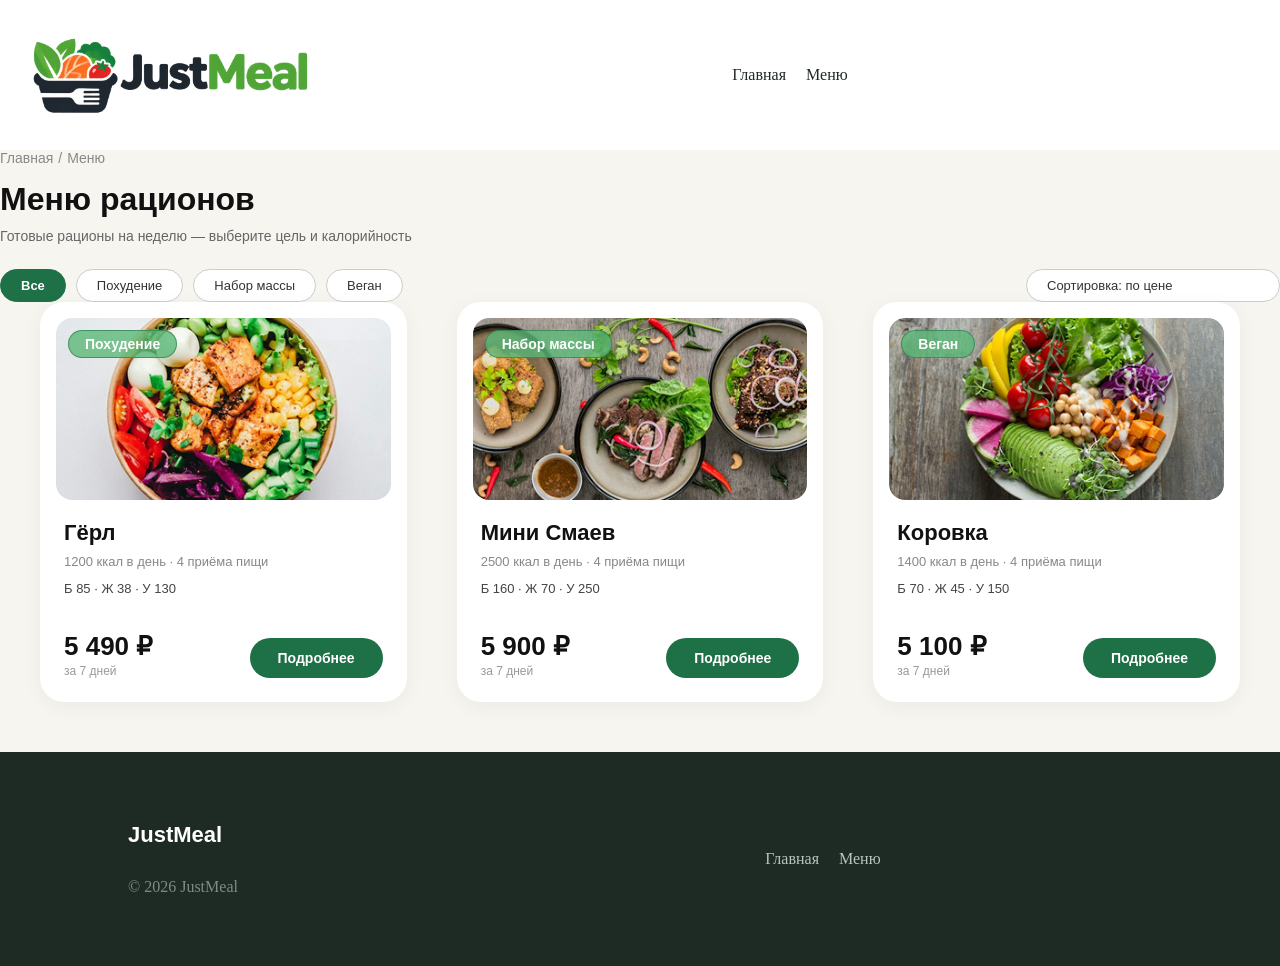
==== menu.html @ 23dd5d26 "сделал меню и фильтры js" ====
<!doctype html>
<html lang="en">
    <head>
        <meta charset="UTF-8" />
        <meta name="viewport" content="width=device-width, initial-scale=1.0" />
        <title>Меню</title>
        <link rel="stylesheet" href="./styles/styles.css" />
            <script src="./js/app.js"></script>
    </head>
    <body>
        <header>
            <img src="./imgs/logo.png" alt="" width="300px" height="130px" />
            <nav>
                <ul>
                    <li><a href="./index.html">Главная</a></li>
                    <li><a href="./menu.html">Меню</a></li>
                </ul>
            </nav>
        </header>
        <main>
            <nav>
                <ol class="breadcrumbs">
                    <li><a href="./index.html">Главная</a></li>
                    <li>Меню</li>
                </ol>
            </nav>

            <h1>Меню рационов</h1>
            <h3>Готовые рационы на неделю — выберите цель и калорийность</h3>

            <div class="filtrs">
                <ul class="categries">
                    <li><button class="filter-btn active" onclick="filterCatalog(this)">Все</button></li>
                    <li><button class="filter-btn" onclick="filterCatalog(this)">Похудение</button></li>
                    <li><button class="filter-btn" onclick="filterCatalog(this)">Набор массы</button></li>
                    <li><button class="filter-btn" onclick="filterCatalog(this)">Веган</button></li>
                </ul>
                
                <div class="sort-wrapper">
                    <select class="sort-select" onchange="sortCatalog()">
                        <option value="price">Сортировка: по цене</option>
                        <option value="price-desc">Сортировка: по цене (убывание)</option>
                    </select>
                </div>

                </div>
            </div>
            <div class="cards">
                <div class="card">
                    <div class="card-image-block">
                        <img src="./imgs/gerl.png" alt="Гёрл">
                        <span class="badge">Похудение</span>
                    </div>

                    <div class="card-content">
                        <h2>Гёрл</h2>
                        <p class="card-info">1200 ккал в день · 4 приёма пищи</p>
                        <p class="card-bzhu">Б 85 · Ж 38 · У 130</p>

                        <div class="card-footer">
                            <div class="card-price-block">
                                <span class="price">5 490 ₽</span>
                                <span class="period">за 7 дней</span>
                            </div>
                            <button class="card-btn">Подробнее</button>
                        </div>
                    </div>
                </div>

                <div class="card">
                    <div class="card-image-block">
                        <img src="./imgs/smaev.png" alt="Мини Смаев">
                        <span class="badge"">Набор массы</span>
                    </div>

                    <div class="card-content">
                        <h2>Мини Смаев</h2>
                        <p class="card-info">2500 ккал в день · 4 приёма пищи</p>
                        <p class="card-bzhu">Б 160 · Ж 70 · У 250</p>

                        <div class="card-footer">
                            <div class="card-price-block">
                                <span class="price">5 900 ₽</span>
                                <span class="period">за 7 дней</span>
                            </div>
                            <button class="card-btn">Подробнее</button>
                        </div>
                    </div>
                </div>

                <div class="card">
                    <div class="card-image-block">
                        <img src="./imgs/cow.png" alt="Коровка">
                        <span class="badge" ">Веган</span>
                    </div>

                    <div class="card-content">
                        <h2>Коровка</h2>
                        <p class="card-info">1400 ккал в день · 4 приёма пищи</p>
                        <p class="card-bzhu">Б 70 · Ж 45 · У 150</p>

                        <div class="card-footer">
                            <div class="card-price-block">
                                <span class="price">5 100 ₽</span>
                                <span class="period">за 7 дней</span>
                            </div>
                            <button class="card-btn">Подробнее</button>
                        </div>
                    </div>
                </div>
            </div>



            </div>
        </main>
        <footer>
            <div class="copitrte">
                <div class="copitrte-text">
                    <h1>JustMeal</h1>
                    <p>© 2026 JustMeal</p>
                </div>
                <nav class="footer-nav">
                    <ul>
                        <li><a href="./index.html">Главная</a></li>
                        <li><a href="./menu.html">Меню</a></li>
                    </ul>
                </nav>
            </div>
        </footer>
    </body>
</html>
---- styles/styles.css ----
* {
    margin: 0;
    padding: 0;
    box-sizing: border-box;
}

html, body {
    height: 100%;
}

body {
    background: #f7f5f0;
    display: flex;
    flex-direction: column;
}

main {
    flex: 1 0 auto;
}

footer {
    flex-shrink: 0;
    background-color: #1E2A24;
    padding: 70px 10%;
}

header {
    display: flex;
    align-items: center;
    background-color: white;
    color: #1e2a24;
    padding: 10px 20px;
}

nav {
    margin: 0 auto;
}

nav ul {
    display: flex;
    gap: 20px;
    list-style-type: none;
}

nav ul li a {
    text-decoration: none;
    color: #1e2a24;
    font-size: 16px;
}

.baner {
    width: 100%;
    height: 755px;
    background:
        linear-gradient(
            90deg,
            rgba(13, 26, 18, 0.82) 0%,
            rgba(13, 26, 18, 0.55) 50%,
            rgba(13, 26, 18, 0.15) 100%
        ),
        url("../imgs/baner.jpg") no-repeat center center;
    background-size: cover;
    display: flex;
    flex-direction: column;
    justify-content: center;
    padding-left: 10%;
    position: relative;
}

.baner h1 {
    color: white;
    font-size: 100px;
    font-weight: 800;
    line-height: 1.1;
}

.baner h1.green {
    color: #61c589;
    margin-bottom: 90px;
}

.badge {
    position: absolute;
    left: 45%;
    bottom: 130px;
    color: #aeeabd;
    background: rgba(46, 125, 79, 0.35);
    border: 1px solid rgba(92, 186, 120, 0.5);
    padding: 6px 18px;
    border-radius: 20px;
    font-size: 14px;
    font-weight: 600;
}

.card-image-block .badge {
  position: absolute;
  top: 12px;
  left: 12px;
  bottom: auto;
  background-color: rgba(92, 186, 120, 0.8);
  color: #fff;
  height: 28px;
  padding: 0 16px;
  border: 1px solid rgba(46, 125, 79, 0.7);
  border-radius: 20px;
  font-size: 14px;
  font-weight: bold;
  display: flex;
  align-items: center;
  justify-content: center;
  line-height: 1;
}

.baner h3 {
    position: absolute;
    bottom: 120px;
    color: white;
    font-size: 20px;
    font-weight: 400;
    line-height: 1.5;
    max-width: 480px;
    border-left: 3px solid #24c164;
    padding-left: 30px;
}

.baner-btn {
    position: absolute;
    right: 10%;
    top: 440px;
    display: inline-flex;
    align-items: center;
    gap: 10px;
    background-color: #2e7d4f;
    color: white;
    text-decoration: none;
    padding: 16px 32px;
    border-radius: 30px;
    font-size: 16px;
    font-weight: 600;
    transition: background-color 0.2s ease;
}

.baner-btn:hover {
    background-color: #1da352;
}

.what {
    padding: 50px;
    background-color: #ddebdd;
    height: 450px;
}

.what h1 {
    font-size: 40px;
    margin: 50px 0px 50px 0px;
}

.blocks {
    display: flex;
    gap: 200px;
    justify-content: center;
    align-items: center;
}

.block h3 {
    font-size: 24px;
    color: #1E2A24;
}

.block p {
    font-size: 16px;
    color: #5B6660;
}

.block {
    display: flex;
    flex-direction: column;
    gap: 30px;
}

.goal {
    padding: 50px;
}

.goal h1 {
    font-size: 40px;
    padding-bottom: 50px;
}

.goal-cards {
    display: flex;
    gap: 50px;
    justify-content: center;
}

.goal-card {
    background-color: white;
    border: none;
    border-radius: 20px;
    width: 350px;
    height: 300px;
    padding: 40px 30px;
    text-align: center;
    display: grid;
    grid-template-rows: auto 1fr auto auto;
    align-items: start;
    gap: 15px;
}

.goal-card h3 {
    font-size: 24px;
    font-weight: bold;
    margin: 0;
}

.goal-card p {
    font-size: 16px;
    color: #5B6660;
    margin: 0;
    line-height: 1.4;
}

.goal-card span {
    font-size: 16px;
    font-weight: bold;
    color: #2E7D4F;
    margin-top: auto;
}

.goal-card a {
    text-decoration: none;
    color: #FF8A3D;
    font-weight: bold;
}

.copitrte {
    display: flex;
    justify-content: space-between;
    align-items: center;
}

.copitrte-text {
    display: flex;
    flex-direction: column;
    gap: 20px;
}

.copitrte h1 {
    font-size: 22px;
    font-weight: bold;
    color: white;
}

.copitrte p {
    font-size: 16px;
    color: #7F8C85;
}

.footer-nav {
    margin-right: auto;
    padding-left: 25%;
}

.footer-nav ul {
    display: flex;
    gap: 20px;
    list-style-type: none;
}

.footer-nav ul li a {
    text-decoration: none;
    color: #B9C4BD;
    font-size: 16px;
}

.footer-nav ul li a:hover {
    color: white;
}

.breadcrumbs {
  display: flex;
  padding: 0;
  margin: 0 0 15px 0;
  list-style: none;
  font-family: sans-serif;
  font-size: 14px;
}

.breadcrumbs li {
  color: #888;
}

.breadcrumbs a {
  color: #888;
  text-decoration: none;
}

.breadcrumbs li + li:before {
  content: "/";
  padding: 0 5px;
  color: #888;
}

h1 {
  font-family: sans-serif;
  font-size: 32px;
  margin: 0 0 10px 0;
  color: #111;
}

h3 {
  font-family: sans-serif;
  font-size: 14px;
  font-weight: normal;
  color: #666;
  margin: 0 0 25px 0;
}

.filtrs {
  display: flex;
  justify-content: space-between;
  align-items: center;
  width: 100%;
}

.categries {
  display: flex;
  gap: 10px;
  padding: 0;
  margin: 0;
  list-style: none;
}

.filter-btn {
  padding: 8px 20px;
  border-radius: 20px;
  border: 1px solid #ccc;
  background-color: #fff;
  font-family: sans-serif;
  font-size: 13px;
  color: #333;
  cursor: pointer;
}

.filter-btn.active {
  background-color: #1e7046;
  color: #fff;
  border-color: #1e7046;
  font-weight: bold;
}

.sort-select {
  padding: 8px 35px 8px 20px;
  border-radius: 20px;
  border: 1px solid #ccc;
  background-color: #fff;
  font-family: sans-serif;
  font-size: 13px;
  color: #333;
  cursor: pointer;
  appearance: none;
}

.cards {
  display: grid;
  grid-template-columns: repeat(3, 1fr);
  grid-template-rows: repeat(2, auto);
  gap: 50px;
  width: 100%;
  max-width: 1200px;
  margin: 0 auto;
  box-sizing: border-box;
}

.card {
  width: 100%;
  background-color: #fff;
  border-radius: 24px;
  box-shadow: 0 4px 20px rgba(0, 0, 0, 0.05);
  font-family: sans-serif;
  padding: 16px;
  box-sizing: border-box;
}

.card-image-block {
  position: relative;
  width: 100%;
}

.card-image-block img {
  width: 100%;
  height: auto;
  display: block;
  border-radius: 16px;
}

.card-content {
  padding: 20px 8px 8px 8px;
}

.card-content h2 {
  font-size: 22px;
  margin: 0 0 8px 0;
  color: #111;
}

.card-info {
  font-size: 13px;
  color: #888;
  margin: 0 0 12px 0;
}

.card-bzhu {
  font-size: 13px;
  color: #444;
  margin: 0 0 35px 0;
}

.card-footer {
  display: flex;
  justify-content: space-between;
  align-items: flex-end;
}

.card-price-block {
  display: flex;
  flex-direction: column;
}

.price {
  font-size: 26px;
  font-weight: bold;
  color: #111;
  line-height: 1.2;
}

.period {
  font-size: 12px;
  color: #999;
  margin-top: 2px;
}

.card-btn {
  background-color: #1e7046;
  color: #fff;
  border: none;
  padding: 12px 28px;
  border-radius: 20px;
  font-size: 14px;
  font-weight: bold;
  cursor: pointer;
}
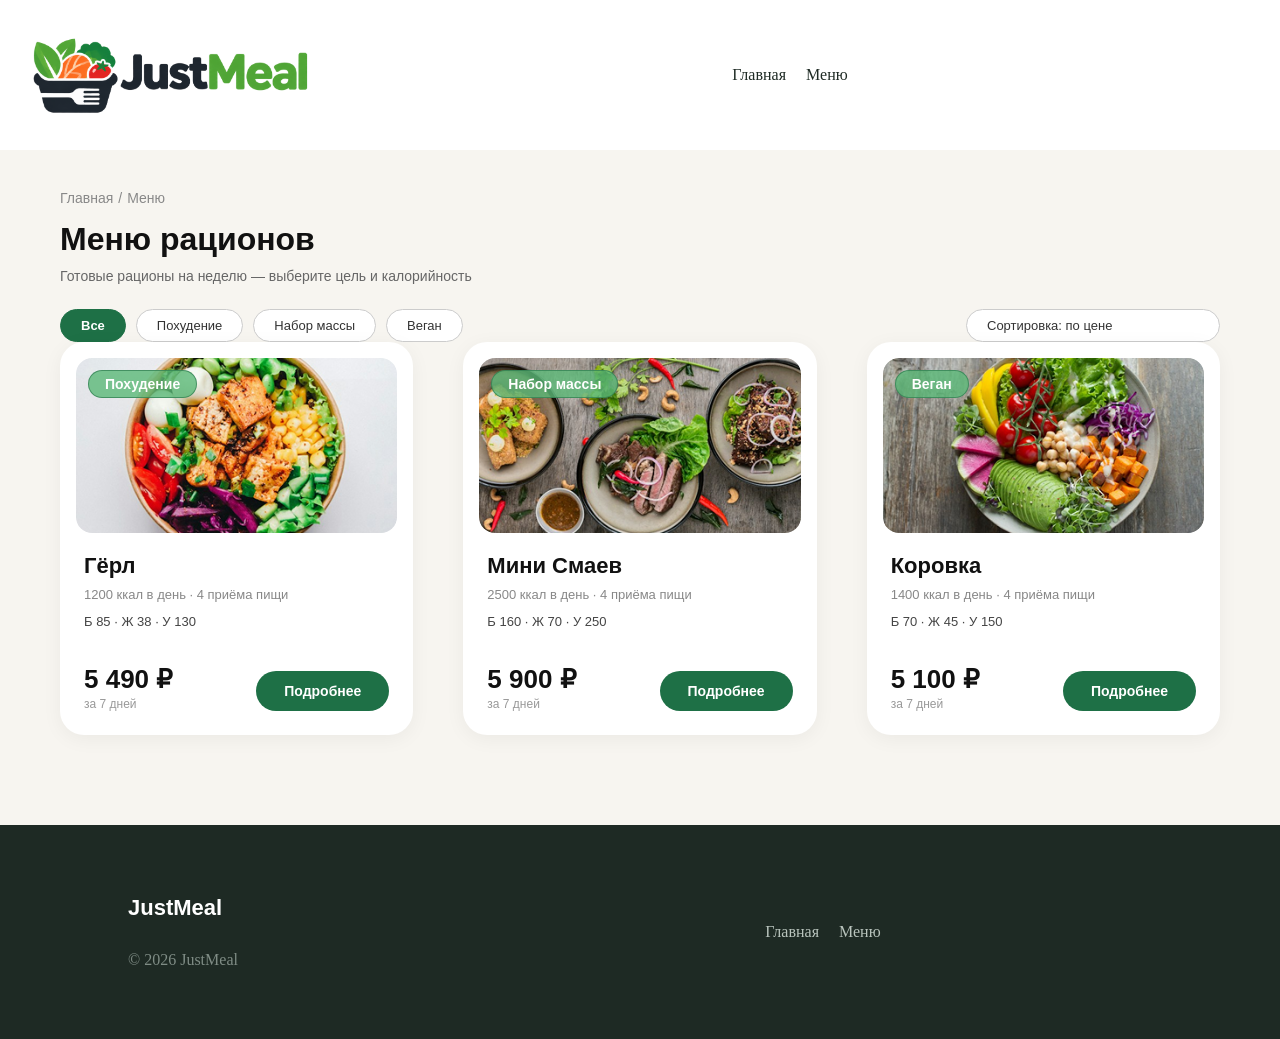
==== commit afc9d540: "карточку товара сделал и js для фото" ====
--- a/menu.html
+++ b/menu.html
@@ -35,7 +35,7 @@
                     <li><button class="filter-btn" onclick="filterCatalog(this)">Набор массы</button></li>
                     <li><button class="filter-btn" onclick="filterCatalog(this)">Веган</button></li>
                 </ul>
-                
+
                 <div class="sort-wrapper">
                     <select class="sort-select" onchange="sortCatalog()">
                         <option value="price">Сортировка: по цене</option>
@@ -62,7 +62,7 @@
                                 <span class="price">5 490 ₽</span>
                                 <span class="period">за 7 дней</span>
                             </div>
-                            <button class="card-btn">Подробнее</button>
+                            <a href="./card_tovar.html" class="card-btn">Подробнее</a>
                         </div>
                     </div>
                 </div>
@@ -70,7 +70,7 @@
                 <div class="card">
                     <div class="card-image-block">
                         <img src="./imgs/smaev.png" alt="Мини Смаев">
-                        <span class="badge"">Набор массы</span>
+                        <span class="badge">Набор массы</span>
                     </div>
 
                     <div class="card-content">
@@ -83,7 +83,7 @@
                                 <span class="price">5 900 ₽</span>
                                 <span class="period">за 7 дней</span>
                             </div>
-                            <button class="card-btn">Подробнее</button>
+                            <a href="#" class="card-btn">Подробнее</a>
                         </div>
                     </div>
                 </div>
@@ -91,7 +91,7 @@
                 <div class="card">
                     <div class="card-image-block">
                         <img src="./imgs/cow.png" alt="Коровка">
-                        <span class="badge" ">Веган</span>
+                        <span class="badge">Веган</span>
                     </div>
 
                     <div class="card-content">
@@ -104,15 +104,12 @@
                                 <span class="price">5 100 ₽</span>
                                 <span class="period">за 7 дней</span>
                             </div>
-                            <button class="card-btn">Подробнее</button>
+                            <a href="#" class="card-btn">Подробнее</a>
                         </div>
                     </div>
                 </div>
             </div>
 
-
-
-            </div>
         </main>
         <footer>
             <div class="copitrte">
--- a/styles/styles.css
+++ b/styles/styles.css
@@ -16,6 +16,10 @@
 
 main {
     flex: 1 0 auto;
+    max-width: 1200px;
+    margin: 0 auto;
+    padding: 40px 20px;
+    font-family: sans-serif;
 }
 
 footer {
@@ -79,7 +83,7 @@
     margin-bottom: 90px;
 }
 
-.badge {
+.baner .badge {
     position: absolute;
     left: 45%;
     bottom: 130px;
@@ -443,10 +447,220 @@
 .card-btn {
   background-color: #1e7046;
   color: #fff;
-  border: none;
+  text-decoration: none;
   padding: 12px 28px;
   border-radius: 20px;
+  font-family: sans-serif;
   font-size: 14px;
   font-weight: bold;
+  display: inline-flex;
+  align-items: center;
+  justify-content: center;
+}
+
+.breadcrumb-item {
+  color: #888;
+}
+
+.breadcrumb-item a {
+  color: #888;
+  text-decoration: none;
+}
+
+.breadcrumb-item + .breadcrumb-item:before {
+  content: "/";
+  padding: 0 8px;
+  color: #888;
+}
+
+.product-container {
+  display: flex;
+  gap: 60px;
+  margin-bottom: 60px;
+  align-items: center;
+}
+
+.product-gallery {
+  width: 50%;
+}
+
+.main-image {
+  position: relative;
+  border-radius: 40px;
+  overflow: hidden;
+  margin-bottom: 25px;
+  width: 100%;
+  aspect-ratio: 4 / 3;
+}
+
+.main-image img {
+  width: 100%;
+  height: 100%;
+  display: block;
+  object-fit: cover;
+}
+
+.thumbnails {
+  display: grid;
+  grid-template-columns: repeat(4, 1fr);
+  gap: 15px;
+}
+
+.thumb {
+  border-radius: 16px;
+  overflow: hidden;
   cursor: pointer;
-}
+  border: 2px solid transparent;
+  aspect-ratio: 4 / 3;
+  transition: border-color 0.2s ease;
+}
+
+.thumb.active {
+  border-color: #5CBA78;
+}
+
+.thumb img {
+  width: 100%;
+  height: 100%;
+  display: block;
+  object-fit: cover;
+}
+
+
+.product-info {
+  width: 50%;
+}
+
+.title-row {
+  display: flex;
+  align-items: center;
+  gap: 20px;
+  margin-bottom: 15px;
+}
+
+.product-title {
+  font-size: 48px;
+  font-weight: bold;
+  color: #111;
+}
+
+.product-info .badge {
+  background-color: #5CBA78;
+  color: #fff;
+  height: 28px;
+  padding: 0 16px;
+  border: 1px solid #2E7D4F;
+  border-radius: 20px;
+  font-size: 14px;
+  font-weight: bold;
+  display: flex;
+  align-items: center;
+  justify-content: center;
+  line-height: 1;
+}
+
+.subtitle {
+  font-size: 16px;
+  color: #666;
+  margin: 0 0 25px 0;
+}
+
+.price-row {
+  display: flex;
+  align-items: baseline;
+  gap: 5px;
+  margin-bottom: 30px;
+}
+
+.product-info .price {
+  font-size: 32px;
+  font-weight: bold;
+  color: #111;
+}
+
+.product-info .period {
+  font-size: 14px;
+  color: #999;
+}
+
+.nutrients-grid {
+  display: grid;
+  grid-template-columns: repeat(4, 1fr);
+  gap: 15px;
+  margin-bottom: 35px;
+}
+
+.nutrient-card {
+  background-color: #fff;
+  border-radius: 12px;
+  padding: 15px 10px;
+  text-align: center;
+}
+
+.nutrient-card .value {
+  display: block;
+  font-size: 18px;
+  font-weight: bold;
+  color: #111;
+  margin-bottom: 4px;
+}
+
+.nutrient-card .label {
+  display: block;
+  font-size: 12px;
+  color: #999;
+}
+
+.description {
+  font-size: 16px;
+  line-height: 1.5;
+  color: #333;
+  margin: 0 0 40px 0;
+}
+
+.order-btn {
+  background-color: #ff8a3d;
+  color: #fff;
+  text-decoration: none;
+  height: 50px;
+  border-radius: 25px;
+  font-size: 16px;
+  font-weight: bold;
+  display: flex;
+  align-items: center;
+  justify-content: center;
+  width: 100%;
+  max-width: 380px;
+}
+
+.section-title {
+  font-size: 28px;
+  font-weight: bold;
+  color: #111;
+  margin: 0 0 30px 0;
+}
+
+.days-grid {
+  display: grid;
+  grid-template-columns: repeat(6, 1fr);
+  gap: 15px;
+}
+
+.day-card {
+  background-color: #fff;
+  border-radius: 12px;
+  padding: 20px 15px;
+  min-height: 130px;
+}
+
+.day-title {
+  font-size: 14px;
+  font-weight: bold;
+  color: #111;
+  margin: 0 0 10px 0;
+
+.day-text {
+  font-size: 12px;
+  color: #666;
+  line-height: 1.4;
+  }
